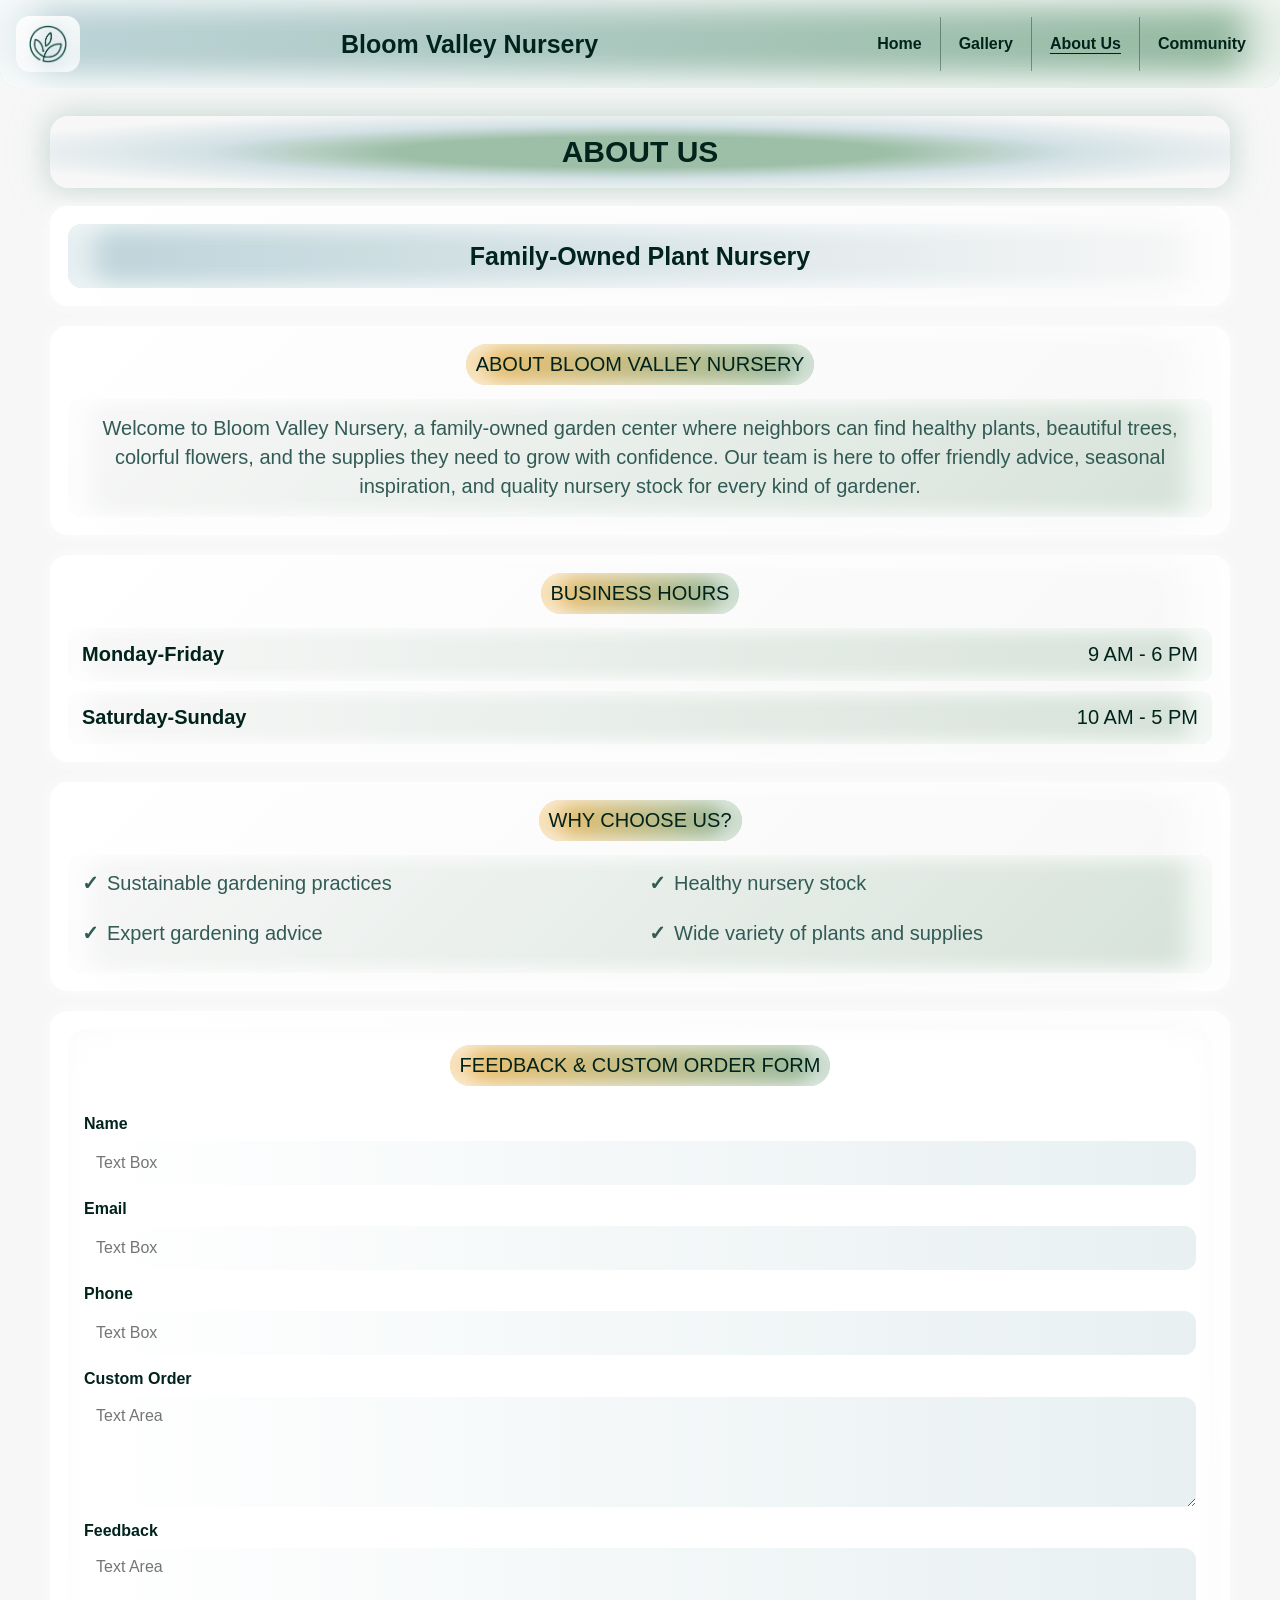
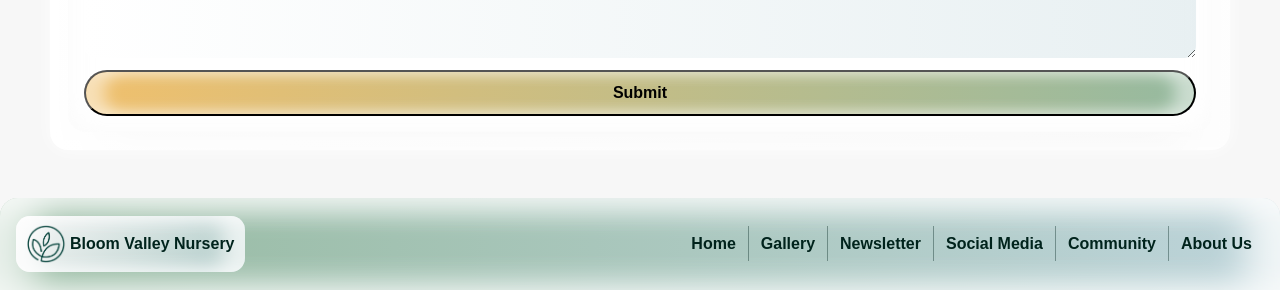
==== about.html @ 9aaf6a67 "Add files via upload" ====
<!doctype html>
<html lang="en">
  <head>
    <meta charset="utf-8">
    <meta name="viewport" content="width=device-width, initial-scale=1">
    <title>Wireframe Site | About Us</title>
    <link rel="stylesheet" href="styles.css">
  </head>
  <body>
    <header class="site-header">
      <a class="logo-box" href="index.html">
        <img src="logo.png" alt="Site logo">
      </a>
      <div class="brand-name">Bloom Valley Nursery</div>
      <nav class="nav-menu" aria-label="Primary navigation">
        <a href="index.html">Home</a>
        <a href="gallery.html">Gallery</a>
        <a href="about.html" aria-current="page">About Us</a>
        <a href="custom.html">Community</a>
      </nav>
    </header>

    <main>
      <h1 class="page-title">ABOUT US</h1>

      <section class="wire-box">
        <div class="header-placeholder">Family-Owned Plant Nursery</div>
      </section>

      <section class="wire-box">
        <span class="section-label centered">About Bloom Valley Nursery</span>
        <div class="text-placeholder centered-text">
          <div>Welcome to Bloom Valley Nursery, a family-owned garden center where neighbors can find healthy plants, beautiful trees, colorful flowers, and the supplies they need to grow with confidence. Our team is here to offer friendly advice, seasonal inspiration, and quality nursery stock for every kind of gardener.</div>
        </div>
      </section>

      <section class="wire-box">
        <span class="section-label centered">Business Hours</span>
        <ul class="hours-list">
          <li><strong>Monday-Friday</strong><span>9 AM - 6 PM</span></li>
          <li><strong>Saturday-Sunday</strong><span>10 AM - 5 PM</span></li>
        </ul>
      </section>

      <section class="wire-box">
        <span class="section-label centered">Why Choose Us?</span>
        <ul class="text-placeholder benefit-list">
          <li>Sustainable gardening practices</li>
          <li>Healthy nursery stock</li>
          <li>Expert gardening advice</li>
          <li>Wide variety of plants and supplies</li>
        </ul>
      </section>

      <section class="wire-box">
        <form class="form-placeholder" action="#" method="post">
          <span class="section-label centered">Feedback & Custom Order Form</span>
          <label>
            Name
            <input type="text" name="name" placeholder="Text Box">
          </label>
          <label>
            Email
            <input type="email" name="email" placeholder="Text Box">
          </label>
          <label>
            Phone
            <input type="tel" name="phone" placeholder="Text Box">
          </label>
          <label>
            Custom Order
            <textarea name="custom-order" placeholder="Text Area"></textarea>
          </label>
          <label>
            Feedback
            <textarea name="feedback" placeholder="Text Area"></textarea>
          </label>
          <button class="button-placeholder" type="submit">Submit</button>
        </form>
      </section>
    </main>

    <footer class="site-footer">
      <div class="logo-box footer-logo">
        <img src="logo.png" alt="Site logo">
        <span>Bloom Valley Nursery</span>
      </div>
      <div class="footer-links">
        <a href="index.html">Home</a>
        <a href="gallery.html">Gallery</a>
        <a href="custom.html">Newsletter</a>
        <a href="custom.html">Social Media</a>
        <a href="custom.html">Community</a>
        <a href="about.html">About Us</a>
      </div>
    </footer>
  </body>
</html>
---- styles.css ----
:root {
  --ink: #00231c;
  --paper: #fff;
  --line: #014038;
  --soft: #f7f7f7;
  --muted: #315b54;
  --canopy-green: #014038;
  --detritus-green: #00231c;
  --meadow-mist: #96baa0;
  --sky-bloom: #bdd4da;
  --sunlit-petal: #f0c06d;
  --cloudy-gray: #f7f7f7;
  --regular-title: Arial, Helvetica, sans-serif;
  --subtitle: Comfortaa, "Trebuchet MS", Arial, sans-serif;
  --body-large: Calibri, "Segoe UI", Arial, sans-serif;
  --caption: Arial, Helvetica, sans-serif;
  --fade-edge: linear-gradient(
    90deg,
    rgba(255, 255, 255, 0.96) 0%,
    rgba(255, 255, 255, 0) 12%,
    rgba(255, 255, 255, 0) 88%,
    rgba(255, 255, 255, 0.96) 100%
  );
}

* {
  box-sizing: border-box;
}

body {
  margin: 0;
  background: var(--cloudy-gray);
  color: var(--ink);
  font-family: var(--body-large);
  line-height: 1.45;
}

a {
  color: inherit;
  text-decoration: none;
}

.site-header,
.site-footer,
.wire-box,
.image-placeholder,
.button-placeholder,
.text-placeholder,
.stat-box,
.team-card,
.gallery-card,
.form-placeholder {
  background: var(--paper);
  box-shadow: inset 0 0 28px rgba(247, 247, 247, 0.62);
  border-radius: 18px;
}

.site-header {
  position: sticky;
  top: 0;
  z-index: 10;
  display: grid;
  grid-template-columns: auto 1fr auto;
  gap: 16px;
  align-items: center;
  padding: 16px;
  background: linear-gradient(90deg, var(--sky-bloom), var(--meadow-mist));
  box-shadow:
    inset 36px 0 34px rgba(255, 255, 255, 0.72),
    inset -36px 0 34px rgba(255, 255, 255, 0.72),
    inset 0 -18px 26px rgba(255, 255, 255, 0.38);
  border-radius: 0 0 18px 18px;
}

.chrome-label {
  grid-column: 1 / -1;
  justify-self: start;
  padding: 4px 8px;
  color: var(--muted);
  font-family: var(--caption);
  font-size: 11px;
  font-weight: 700;
  text-transform: uppercase;
}

.logo-box {
  width: min(190px, 100%);
  min-height: 48px;
  display: grid;
  grid-template-columns: auto 1fr;
  gap: 10px;
  place-items: center;
  font-weight: 700;
  background: linear-gradient(135deg, var(--cloudy-gray), rgba(189, 212, 218, 0.65));
  padding: 8px 10px;
  text-align: left;
  font-family: var(--body-large);
  font-size: 16px;
  box-shadow:
    inset 22px 0 20px rgba(255, 255, 255, 0.7),
    inset -22px 0 20px rgba(255, 255, 255, 0.7);
  border-radius: 14px;
}

.site-header .logo-box {
  width: 64px;
  grid-template-columns: 1fr;
}

.logo-box img {
  width: 40px;
  height: 40px;
  object-fit: contain;
}

.brand-name {
  justify-self: center;
  text-align: center;
  font-family: var(--regular-title);
  font-size: 25px;
  font-weight: 700;
}

.footer-logo {
  width: fit-content;
  grid-template-columns: 40px auto;
  white-space: nowrap;
  gap: 4px;
  justify-content: start;
  justify-items: start;
}

.nav-menu {
  display: flex;
  flex-wrap: wrap;
  justify-content: flex-end;
  gap: 0;
  position: relative;
}

.nav-menu a {
  min-width: 0;
  min-height: 54px;
  display: grid;
  place-items: center;
  padding: 6px 18px;
  border: 0;
  background: transparent;
  text-align: center;
  font-family: var(--body-large);
  font-size: 16px;
  font-weight: 700;
  position: relative;
  overflow: hidden;
  transition: text-shadow 180ms ease;
}

.nav-menu a::before {
  content: "";
  position: absolute;
  inset: 0;
  z-index: -1;
  background:
    radial-gradient(circle, rgba(255, 255, 255, 0.58) 0 32%, rgba(255, 255, 255, 0.34) 48%, rgba(255, 255, 255, 0) 72%),
    url("logo.png") center / 58px 58px no-repeat;
  opacity: 0;
  transition: opacity 240ms ease;
}

.nav-menu a + a {
  border-left: 1px solid rgba(0, 35, 28, 0.38);
}

.nav-menu a:hover,
.nav-menu a:focus-visible {
  text-shadow:
    1px 0 0 rgba(255, 255, 255, 0.68),
    -1px 0 0 rgba(255, 255, 255, 0.68),
    0 1px 0 rgba(255, 255, 255, 0.68),
    0 -1px 0 rgba(255, 255, 255, 0.68),
    0 0 5px rgba(255, 255, 255, 0.65);
}

.nav-menu a:hover::before,
.nav-menu a:focus-visible::before {
  opacity: 1;
}

.nav-menu a[aria-current="page"] {
  outline: 0;
  background: transparent;
  text-decoration: underline;
  text-underline-offset: 4px;
}

.nav-label {
  flex: 1 1 100%;
  padding: 4px 8px;
  color: var(--muted);
  font-family: var(--caption);
  font-size: 11px;
  font-weight: 700;
  text-transform: uppercase;
}

main {
  width: min(1180px, calc(100% - 32px));
  margin: 0 auto;
  padding: 28px 0;
}

.page-title {
  margin: 0 0 18px;
  padding: 14px;
  background: radial-gradient(ellipse, rgba(150, 186, 160, 0.92) 0 30%, rgba(189, 212, 218, 0.62) 52%, rgba(247, 247, 247, 0) 82%);
  text-align: center;
  font-family: Arial, Helvetica, sans-serif;
  font-size: 30px;
  font-weight: 700;
  box-shadow:
    0 0 28px rgba(150, 186, 160, 0.42),
    0 0 42px rgba(189, 212, 218, 0.34);
  border-radius: 18px;
}

.wire-box {
  padding: 18px;
  margin-bottom: 20px;
  background: linear-gradient(135deg, var(--paper), var(--cloudy-gray));
  box-shadow:
    inset 44px 0 42px rgba(255, 255, 255, 0.78),
    inset -44px 0 42px rgba(255, 255, 255, 0.78),
    0 0 18px rgba(255, 255, 255, 0.74);
  border-radius: 18px;
}

.section-label {
  display: inline-block;
  margin-bottom: 14px;
  padding: 6px 10px;
  background: linear-gradient(90deg, var(--sunlit-petal), var(--meadow-mist));
  font-family: var(--subtitle);
  font-size: 20px;
  font-weight: 400;
  text-transform: uppercase;
  box-shadow:
    inset 18px 0 18px rgba(255, 255, 255, 0.54),
    inset -18px 0 18px rgba(255, 255, 255, 0.54);
  border-radius: 999px;
}

.section-label.centered {
  display: block;
  width: fit-content;
  margin-left: auto;
  margin-right: auto;
}

.hero-grid,
.two-column,
.about-grid,
.custom-grid {
  display: grid;
  gap: 18px;
}

.hero-grid {
  grid-template-columns: minmax(0, 1.1fr) minmax(280px, 0.9fr);
  align-items: stretch;
}

.home-hero {
  min-height: 430px;
  display: grid;
  align-items: center;
  background: url("bird-house.png") center / cover no-repeat;
}

.home-hero .hero-grid {
  grid-template-columns: 1fr;
  width: min(760px, 100%);
  margin: 0 auto;
}

.home-hero .placeholder-stack {
  text-align: center;
}

.home-hero .header-placeholder {
  min-height: auto;
  padding: 0;
  background: transparent;
  box-shadow: none;
  border-radius: 0;
  text-shadow:
    0 0 12px rgba(255, 255, 255, 1),
    0 0 24px rgba(255, 255, 255, 0.92),
    0 0 38px rgba(255, 255, 255, 0.78),
    2px 0 0 rgba(255, 255, 255, 0.72),
    -2px 0 0 rgba(255, 255, 255, 0.72);
}

.home-hero .button-row {
  justify-content: center;
}

.two-column,
.about-grid {
  grid-template-columns: repeat(2, minmax(0, 1fr));
}

.custom-grid {
  grid-template-columns: 0.85fr 1.15fr;
}

.placeholder-stack {
  display: grid;
  gap: 12px;
  align-content: start;
}

.header-placeholder {
  min-height: 62px;
  display: grid;
  align-items: center;
  justify-items: center;
  padding: 14px;
  background: linear-gradient(90deg, var(--sky-bloom), var(--cloudy-gray));
  font-family: var(--regular-title);
  font-size: 25px;
  font-weight: 700;
  text-align: center;
  box-shadow:
    inset 28px 0 26px rgba(255, 255, 255, 0.62),
    inset -28px 0 26px rgba(255, 255, 255, 0.62);
  border-radius: 14px;
}

.text-placeholder {
  min-height: 118px;
  padding: 14px;
  color: var(--muted);
  background: linear-gradient(135deg, var(--cloudy-gray), rgba(150, 186, 160, 0.35));
  font-family: var(--body-large);
  font-size: 20px;
  font-weight: 400;
  box-shadow:
    inset 24px 0 22px rgba(255, 255, 255, 0.72),
    inset -24px 0 22px rgba(255, 255, 255, 0.72);
  border-radius: 14px;
}

.centered-text {
  display: grid;
  place-content: center;
  text-align: center;
}

.benefit-list {
  display: grid;
  grid-template-columns: repeat(2, minmax(0, 1fr));
  gap: 10px 18px;
  margin: 0;
  padding: 14px;
  list-style: none;
}

.benefit-list li::before {
  content: "✓";
  margin-right: 8px;
  font-weight: 700;
}

.button-row {
  display: flex;
  flex-wrap: wrap;
  gap: 10px;
}

.highlights-row {
  display: grid;
  grid-template-columns: repeat(3, minmax(0, 1fr));
  gap: 16px;
}

.highlight-item {
  min-height: 82px;
  display: grid;
  place-items: center;
  padding: 14px;
  background: linear-gradient(90deg, var(--cloudy-gray), rgba(150, 186, 160, 0.35));
  border-radius: 14px;
  box-shadow:
    inset 24px 0 22px rgba(255, 255, 255, 0.72),
    inset -24px 0 22px rgba(255, 255, 255, 0.72);
  font-family: var(--body-large);
  font-size: 20px;
  font-weight: 700;
  text-align: center;
}

.button-placeholder {
  min-width: 132px;
  padding: 12px 16px;
  text-align: center;
  font-family: var(--body-large);
  font-size: 16px;
  font-weight: 700;
  background: linear-gradient(90deg, var(--sunlit-petal), var(--meadow-mist));
  box-shadow:
    inset 18px 0 16px rgba(255, 255, 255, 0.5),
    inset -18px 0 16px rgba(255, 255, 255, 0.5);
  border-radius: 999px;
}

.image-placeholder {
  min-height: 280px;
  display: grid;
  place-items: center;
  color: var(--muted);
  background: linear-gradient(135deg, var(--sky-bloom), var(--cloudy-gray));
  text-align: center;
  font-family: var(--body-large);
  font-size: 20px;
  font-weight: 400;
  overflow: hidden;
  box-shadow:
    inset 32px 0 30px rgba(255, 255, 255, 0.58),
    inset -32px 0 30px rgba(255, 255, 255, 0.58);
  border-radius: 18px;
}

.hero-image {
  width: 100%;
  height: 100%;
  min-height: 280px;
  object-fit: cover;
  display: block;
}

.feature-grid,
.gallery-grid,
.stats-grid,
.team-grid {
  display: grid;
  gap: 16px;
}

.feature-grid {
  grid-template-columns: repeat(3, minmax(0, 1fr));
}

.gallery-grid {
  grid-template-columns: repeat(3, minmax(0, 1fr));
}

.gallery-toolbar {
  display: flex;
  justify-content: flex-end;
  margin-bottom: 18px;
}

.cart-button {
  display: inline-grid;
  place-items: center;
  min-height: 46px;
  padding: 10px 18px;
  background: linear-gradient(90deg, var(--sunlit-petal), var(--meadow-mist));
  box-shadow:
    inset 18px 0 16px rgba(255, 255, 255, 0.5),
    inset -18px 0 16px rgba(255, 255, 255, 0.5);
  border-radius: 999px;
  font-family: var(--body-large);
  font-size: 16px;
  font-weight: 700;
  position: relative;
  isolation: isolate;
  overflow: hidden;
  transition: transform 180ms ease, text-shadow 180ms ease;
  border: 0;
  color: var(--ink);
  cursor: pointer;
}

.cart-button::before {
  content: "";
  position: absolute;
  inset: 4px 10px;
  z-index: -1;
  background: radial-gradient(ellipse, rgba(255, 255, 255, 0.96) 0 20%, rgba(255, 255, 255, 0.72) 38%, rgba(255, 255, 255, 0.3) 62%, rgba(255, 255, 255, 0) 84%);
  filter: blur(3px);
  opacity: 0;
  transition: opacity 220ms ease;
}

.cart-button:hover,
.cart-button:focus-visible {
  outline: 0;
  transform: translateY(-2px);
  text-shadow:
    0 0 8px rgba(255, 255, 255, 1),
    0 0 14px rgba(255, 255, 255, 0.9),
    0 0 24px rgba(255, 255, 255, 0.72),
    1px 0 0 rgba(255, 255, 255, 0.78),
    -1px 0 0 rgba(255, 255, 255, 0.78);
}

.cart-button:hover::before,
.cart-button:focus-visible::before {
  opacity: 1;
}

.product-card {
  display: grid;
  gap: 12px;
  align-content: start;
  min-height: 100%;
}

.product-card .product-image {
  min-height: 180px;
  aspect-ratio: 16 / 10;
  border-radius: 14px;
}

.product-card h2 {
  margin: 0;
  font-family: var(--regular-title);
  font-size: 25px;
  font-weight: 700;
  text-align: center;
}

.product-card p {
  margin: 0;
  min-height: 64px;
  font-family: var(--body-large);
  font-size: 20px;
  font-weight: 400;
  text-align: center;
  color: var(--muted);
}

.product-card .button-placeholder {
  background: linear-gradient(
    90deg,
    rgba(255, 255, 255, 0.72) 0%,
    var(--sunlit-petal) 18%,
    var(--meadow-mist) 82%,
    rgba(255, 255, 255, 0.72) 100%
  );
  box-shadow:
    inset 18px 0 16px rgba(255, 255, 255, 0.5),
    inset -18px 0 16px rgba(255, 255, 255, 0.5);
  position: relative;
  isolation: isolate;
  overflow: hidden;
  transition: transform 180ms ease, text-shadow 180ms ease;
  border: 0;
  color: var(--ink);
  cursor: pointer;
}

.product-card .button-placeholder::before {
  content: "";
  position: absolute;
  inset: 4px 10px;
  z-index: -1;
  background: radial-gradient(ellipse, rgba(255, 255, 255, 0.96) 0 20%, rgba(255, 255, 255, 0.72) 38%, rgba(255, 255, 255, 0.3) 62%, rgba(255, 255, 255, 0) 84%);
  filter: blur(3px);
  opacity: 0;
  transition: opacity 220ms ease;
}

.product-card .button-placeholder:hover,
.product-card .button-placeholder:focus-visible {
  outline: 0;
  transform: translateY(-2px);
  text-shadow:
    0 0 8px rgba(255, 255, 255, 1),
    0 0 14px rgba(255, 255, 255, 0.9),
    0 0 24px rgba(255, 255, 255, 0.72),
    1px 0 0 rgba(255, 255, 255, 0.78),
    -1px 0 0 rgba(255, 255, 255, 0.78);
}

.product-card .button-placeholder:hover::before,
.product-card .button-placeholder:focus-visible::before {
  opacity: 1;
}

.cart-note {
  margin: 0 0 14px;
  text-align: right;
  font-family: var(--caption);
  font-size: 11px;
  font-weight: 700;
}

.cart-status {
  min-height: 28px;
  margin: 0 0 14px;
  text-align: center;
  font-family: var(--body-large);
  font-size: 20px;
  font-weight: 700;
}

.modal-backdrop {
  position: fixed;
  inset: 0;
  z-index: 30;
  display: none;
  place-items: center;
  padding: 20px;
  background: rgba(0, 35, 28, 0.42);
}

.modal-backdrop.is-open {
  display: grid;
}

.cart-modal {
  width: min(440px, 100%);
  padding: 22px;
  background: linear-gradient(135deg, var(--cloudy-gray), var(--sky-bloom));
  border-radius: 18px;
  box-shadow:
    inset 34px 0 30px rgba(255, 255, 255, 0.72),
    inset -34px 0 30px rgba(255, 255, 255, 0.72),
    0 18px 44px rgba(0, 35, 28, 0.28);
}

.cart-modal h2 {
  margin: 0 0 14px;
  font-family: var(--regular-title);
  font-size: 25px;
  font-weight: 700;
  text-align: center;
}

.cart-items {
  display: grid;
  gap: 8px;
  min-height: 110px;
  margin: 0 0 18px;
  padding: 0;
  list-style: none;
  font-family: var(--body-large);
  font-size: 20px;
}

.cart-items li {
  display: grid;
  grid-template-columns: 1fr auto;
  gap: 12px;
  align-items: center;
  padding: 8px 10px;
  background: linear-gradient(90deg, rgba(255, 255, 255, 0.72), rgba(189, 212, 218, 0.22));
  border-radius: 10px;
}

.item-quantity {
  min-width: 38px;
  text-align: right;
  font-weight: 700;
}

.cart-items .empty-cart {
  display: block;
  text-align: center;
}

.modal-actions {
  display: grid;
  grid-template-columns: repeat(2, minmax(0, 1fr));
  gap: 10px;
}

.stats-grid,
.team-grid {
  grid-template-columns: repeat(4, minmax(0, 1fr));
}

.feature-card,
.gallery-card,
.team-card,
.stat-box {
  min-height: 150px;
  padding: 14px;
}

.feature-card {
  background: linear-gradient(135deg, var(--meadow-mist), var(--sky-bloom));
  box-shadow:
    inset 28px 0 26px rgba(255, 255, 255, 0.58),
    inset -28px 0 26px rgba(255, 255, 255, 0.58);
  border-radius: 18px;
}

.gallery-card .image-placeholder,
.team-card .image-placeholder {
  min-height: 150px;
  margin-bottom: 12px;
}

.caption-placeholder {
  min-height: 42px;
  padding: 10px;
  color: var(--muted);
  background: linear-gradient(90deg, var(--cloudy-gray), rgba(189, 212, 218, 0.45));
  font-family: var(--caption);
  font-size: 11px;
  font-weight: 700;
  box-shadow:
    inset 18px 0 16px rgba(255, 255, 255, 0.7),
    inset -18px 0 16px rgba(255, 255, 255, 0.7);
  border-radius: 12px;
}

.product-image {
  width: 100%;
  min-height: 140px;
  height: 100%;
  object-fit: cover;
  display: block;
}

.featured-product-image {
  min-height: 180px;
  margin-bottom: 12px;
}

.category-display {
  display: grid;
  grid-template-columns: repeat(5, minmax(92px, 1fr));
  gap: 14px;
  align-content: center;
  align-items: center;
  padding: 24px;
  background:
    linear-gradient(rgba(247, 247, 247, 0.76), rgba(247, 247, 247, 0.76)),
    url("logo.png") 0 0 / 86px 86px repeat;
}

.category-display a {
  display: grid;
  min-height: 82px;
  place-items: center;
  padding: 12px 10px;
  background: radial-gradient(circle, rgba(247, 247, 247, 0.6) 0 28%, rgba(189, 212, 218, 0.22) 48%, rgba(255, 255, 255, 0) 76%);
  box-shadow: none;
  border-radius: 0;
  font-family: var(--body-large);
  font-size: 22px;
  font-weight: 700;
  text-align: center;
  position: relative;
  isolation: isolate;
  overflow: hidden;
  transition: transform 180ms ease, box-shadow 180ms ease;
}

.category-display a::before {
  content: "";
  position: absolute;
  inset: 8px;
  z-index: -1;
  background: radial-gradient(circle, rgba(255, 255, 255, 0.94) 0 24%, rgba(255, 255, 255, 0.5) 48%, rgba(255, 255, 255, 0) 82%);
  opacity: 0;
  transition: opacity 220ms ease;
}

.category-display a:hover::before,
.category-display a:focus-visible::before {
  opacity: 1;
}

.category-display a:hover,
.category-display a:focus-visible {
  outline: 0;
  transform: translateY(-3px);
  box-shadow: none;
  text-shadow:
    0 0 18px rgba(255, 255, 255, 1),
    3px 0 0 rgba(255, 255, 255, 0.92),
    -3px 0 0 rgba(255, 255, 255, 0.92),
    0 3px 0 rgba(255, 255, 255, 0.92),
    0 -3px 0 rgba(255, 255, 255, 0.92),
    2px 2px 0 rgba(255, 255, 255, 0.84),
    -2px -2px 0 rgba(255, 255, 255, 0.84),
    2px -2px 0 rgba(255, 255, 255, 0.84),
    -2px 2px 0 rgba(255, 255, 255, 0.84);
}

.category-display a:last-child {
  grid-column: auto;
  justify-self: stretch;
  width: auto;
}

.stat-box {
  min-height: 105px;
  display: grid;
  place-items: center;
  text-align: center;
  font-family: var(--body-large);
  font-size: 16px;
  font-weight: 700;
  background: linear-gradient(135deg, var(--meadow-mist), var(--sunlit-petal));
  box-shadow:
    inset 26px 0 24px rgba(255, 255, 255, 0.56),
    inset -26px 0 24px rgba(255, 255, 255, 0.56);
  border-radius: 18px;
}

.filter-bar {
  display: flex;
  flex-wrap: wrap;
  gap: 10px;
  margin-bottom: 16px;
}

.filter-bar span {
  min-width: 110px;
  padding: 10px;
  background: linear-gradient(90deg, var(--cloudy-gray), var(--sky-bloom));
  text-align: center;
  font-family: var(--body-large);
  font-size: 16px;
  font-weight: 700;
  box-shadow:
    inset 18px 0 16px rgba(255, 255, 255, 0.62),
    inset -18px 0 16px rgba(255, 255, 255, 0.62);
  border-radius: 999px;
}

.form-placeholder {
  display: grid;
  gap: 12px;
  padding: 16px;
}

.form-placeholder label {
  display: grid;
  gap: 6px;
  font-family: var(--body-large);
  font-size: 16px;
  font-weight: 700;
}

.form-placeholder input,
.form-placeholder textarea,
.form-placeholder select {
  width: 100%;
  min-height: 44px;
  padding: 10px 12px;
  border: 0;
  color: var(--ink);
  background: linear-gradient(90deg, rgba(255, 255, 255, 0.9), rgba(189, 212, 218, 0.35));
  border-radius: 12px;
  font-family: var(--body-large);
  font-size: 16px;
}

.form-placeholder textarea {
  min-height: 110px;
  resize: vertical;
}

.hours-list {
  display: grid;
  gap: 10px;
  margin: 0;
  padding: 0;
  list-style: none;
}

.hours-list li {
  display: grid;
  grid-template-columns: 1fr auto;
  gap: 12px;
  padding: 12px 14px;
  background: linear-gradient(90deg, var(--cloudy-gray), rgba(150, 186, 160, 0.35));
  border-radius: 12px;
  box-shadow:
    inset 22px 0 20px rgba(255, 255, 255, 0.68),
    inset -22px 0 20px rgba(255, 255, 255, 0.68);
  font-family: var(--body-large);
  font-size: 20px;
}

.event-list,
.testimonial-list,
.partner-list {
  display: grid;
  gap: 16px;
}

.event-card {
  display: grid;
  grid-template-columns: minmax(180px, 0.45fr) 1fr;
  gap: 18px;
  align-items: center;
}

.event-card .product-image {
  min-height: 160px;
  border-radius: 14px;
}

.event-card h2,
.testimonial-card h2,
.partner-card h2 {
  margin: 0 0 8px;
  font-family: var(--regular-title);
  font-size: 25px;
  font-weight: 700;
}

.event-card p,
.testimonial-card p,
.partner-card p,
.community-list li {
  margin: 0;
  font-family: var(--body-large);
  font-size: 20px;
}

.testimonial-card,
.partner-card {
  padding: 16px;
  background: linear-gradient(90deg, var(--cloudy-gray), rgba(150, 186, 160, 0.35));
  border-radius: 14px;
  box-shadow:
    inset 24px 0 22px rgba(255, 255, 255, 0.72),
    inset -24px 0 22px rgba(255, 255, 255, 0.72);
}

.testimonial-card p {
  font-style: italic;
}

.community-list {
  display: grid;
  gap: 12px;
  margin: 0;
  padding: 0;
  list-style: none;
}

.community-list li::before {
  content: "•";
  margin-right: 8px;
  font-weight: 700;
}

.partner-card {
  display: grid;
  grid-template-columns: 58px 1fr;
  gap: 12px;
  align-items: center;
}

.partner-card img {
  width: 46px;
  height: 46px;
  object-fit: contain;
}

.field-placeholder {
  min-height: 46px;
  padding: 12px;
  color: var(--muted);
  background: linear-gradient(90deg, var(--cloudy-gray), rgba(150, 186, 160, 0.35));
  font-family: var(--body-large);
  font-size: 20px;
  font-weight: 400;
  box-shadow:
    inset 22px 0 20px rgba(255, 255, 255, 0.68),
    inset -22px 0 20px rgba(255, 255, 255, 0.68);
  border-radius: 14px;
}

.field-placeholder.large {
  min-height: 120px;
}

.site-footer {
  display: grid;
  grid-template-columns: 1fr auto;
  gap: 16px;
  align-items: center;
  padding: 18px 16px;
  background: linear-gradient(90deg, var(--meadow-mist), var(--sky-bloom));
  box-shadow:
    inset 36px 0 34px rgba(255, 255, 255, 0.72),
    inset -36px 0 34px rgba(255, 255, 255, 0.72),
    inset 0 18px 26px rgba(255, 255, 255, 0.38);
  border-radius: 18px 18px 0 0;
}

.footer-links {
  display: flex;
  flex-wrap: wrap;
  justify-content: flex-end;
  gap: 0;
}

.footer-links a {
  min-width: 0;
  padding: 6px 12px;
  background: transparent;
  text-align: center;
  font-family: var(--body-large);
  font-size: 16px;
  font-weight: 700;
}

.footer-links a + a {
  border-left: 1px solid rgba(0, 35, 28, 0.38);
}

.footer-links a:hover,
.footer-links a:focus-visible {
  outline: 0;
  text-decoration: underline;
  text-underline-offset: 4px;
}

@media (max-width: 760px) {
  .site-header,
  .site-footer {
    grid-template-columns: 1fr;
  }

  .logo-box {
    width: 100%;
    justify-content: start;
  }

  .site-header .logo-box {
    width: 100%;
  }

  .brand-name {
    justify-self: stretch;
  }

  .nav-menu,
  .footer-links {
    justify-content: stretch;
  }

  .nav-label {
    text-align: left;
  }

  .nav-menu a,
  .footer-links a {
    flex: 1 1 calc(50% - 8px);
    min-width: 0;
  }

  main {
    width: min(100% - 20px, 1180px);
    padding: 18px 0;
  }

  .hero-grid,
  .two-column,
  .about-grid,
  .custom-grid,
  .feature-grid,
  .gallery-grid,
  .stats-grid,
  .team-grid {
    grid-template-columns: 1fr;
  }

  .image-placeholder {
    min-height: 210px;
  }

  .button-placeholder {
    flex: 1 1 100%;
  }

  .highlights-row {
    grid-template-columns: 1fr;
  }

  .benefit-list {
    grid-template-columns: 1fr;
  }

  .category-display {
    grid-template-columns: repeat(2, minmax(0, 1fr));
  }

  .event-card,
  .partner-card {
    grid-template-columns: 1fr;
  }

  .gallery-toolbar {
    justify-content: stretch;
  }

  .cart-button {
    width: 100%;
  }
}
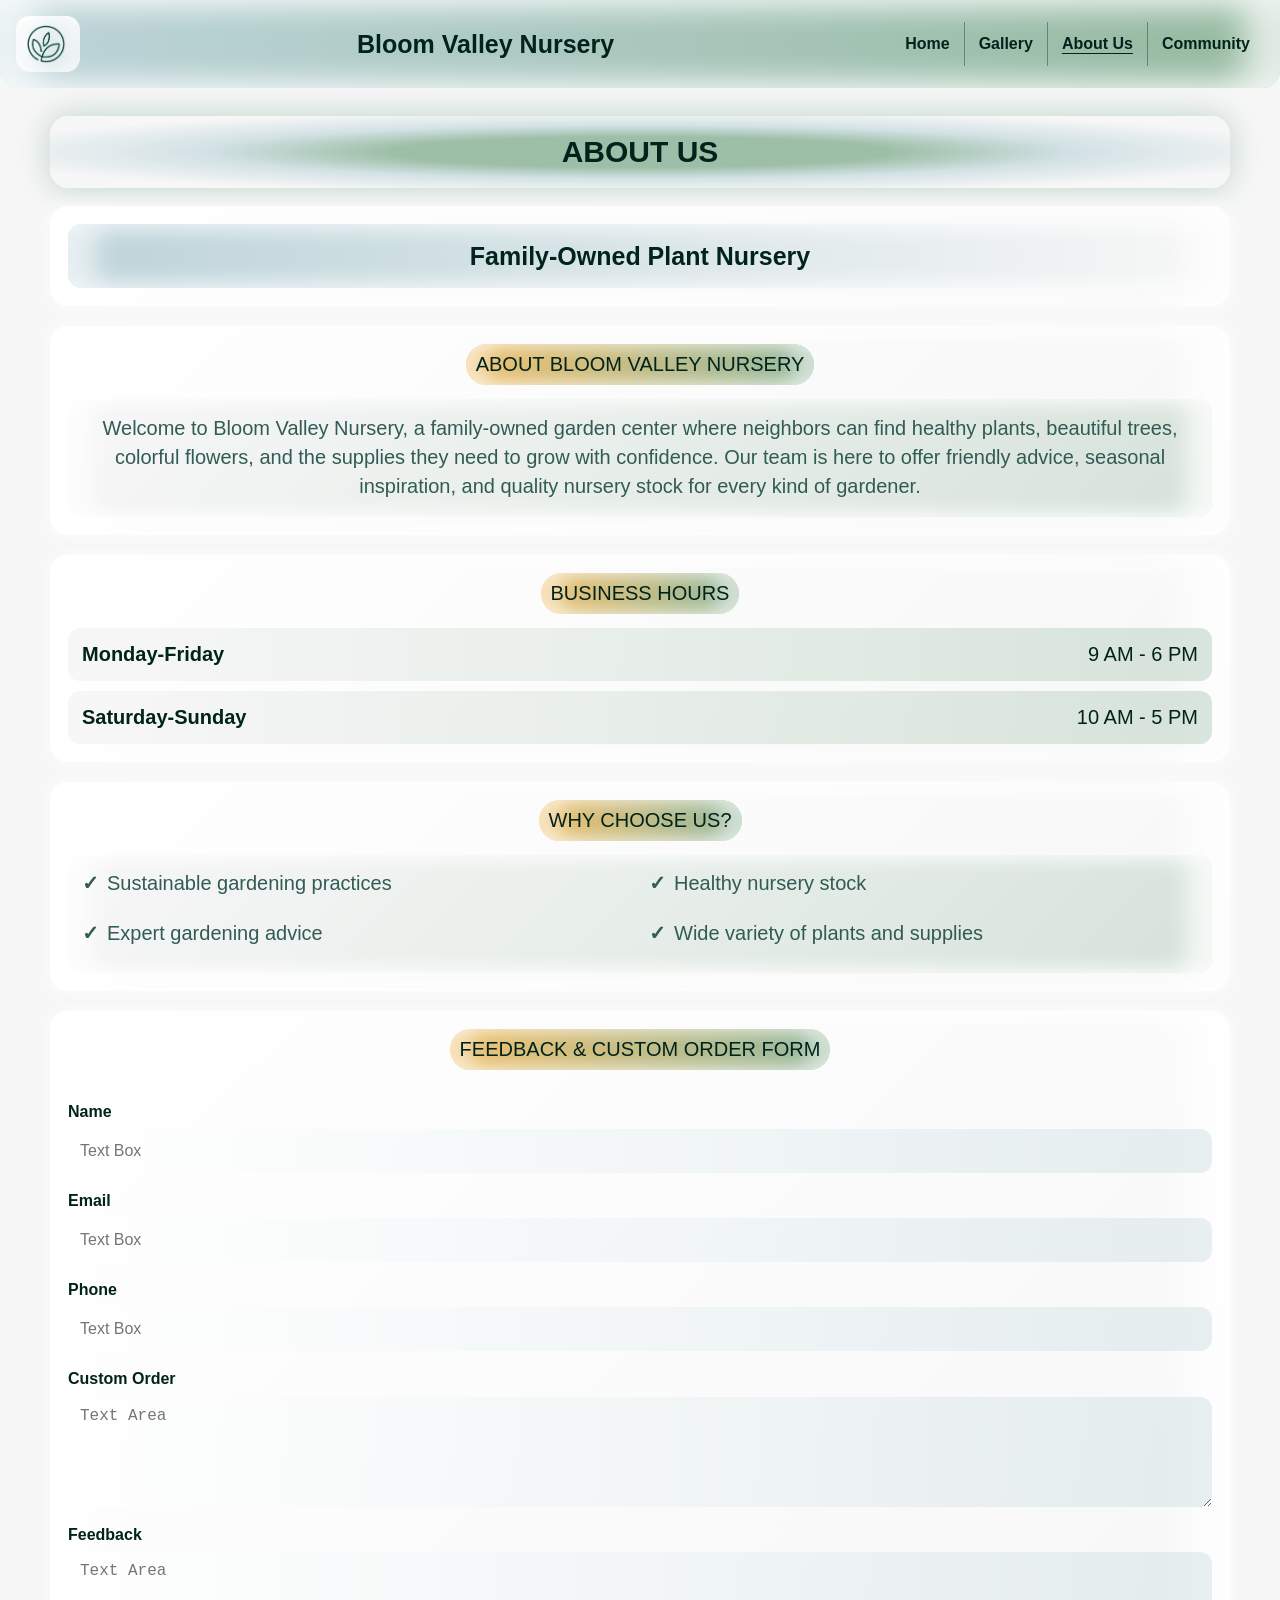
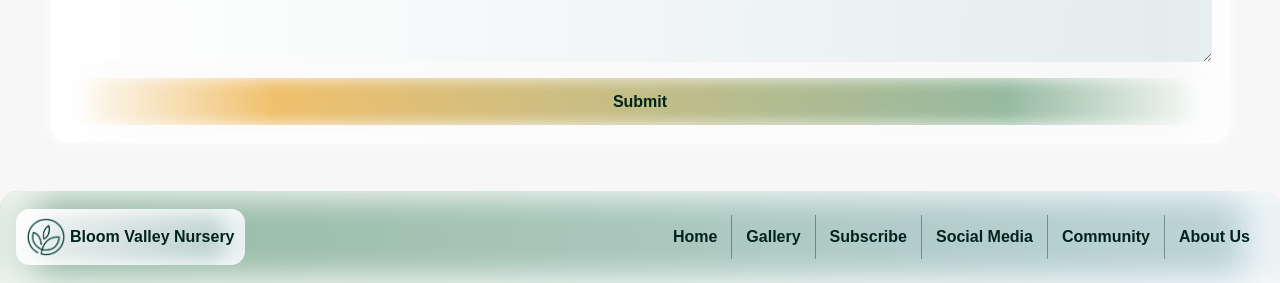
==== commit 140b5fbc: "Add files via upload" ====
--- a/about.html
+++ b/about.html
@@ -3,96 +3,46 @@
   <head>
     <meta charset="utf-8">
     <meta name="viewport" content="width=device-width, initial-scale=1">
-    <title>Wireframe Site | About Us</title>
+    <title>Bloom Valley | About Us</title>
     <link rel="stylesheet" href="styles.css">
   </head>
   <body>
     <header class="site-header">
-      <a class="logo-box" href="index.html">
-        <img src="logo.png" alt="Site logo">
-      </a>
+      <a class="logo-box" href="index.html"><img src="logo.png" alt="Site logo"></a>
       <div class="brand-name">Bloom Valley Nursery</div>
-      <nav class="nav-menu" aria-label="Primary navigation">
-        <a href="index.html">Home</a>
-        <a href="gallery.html">Gallery</a>
-        <a href="about.html" aria-current="page">About Us</a>
-        <a href="custom.html">Community</a>
-      </nav>
+      <nav class="nav-menu" aria-label="Primary navigation"><a href="index.html">Home</a><a href="gallery.html">Gallery</a><a href="about.html" aria-current="page">About Us</a><a href="custom.html">Community</a></nav>
     </header>
-
     <main>
       <h1 class="page-title">ABOUT US</h1>
-
-      <section class="wire-box">
-        <div class="header-placeholder">Family-Owned Plant Nursery</div>
-      </section>
-
+      <section class="wire-box"><div class="header-placeholder">Family-Owned Plant Nursery</div></section>
       <section class="wire-box">
         <span class="section-label centered">About Bloom Valley Nursery</span>
-        <div class="text-placeholder centered-text">
-          <div>Welcome to Bloom Valley Nursery, a family-owned garden center where neighbors can find healthy plants, beautiful trees, colorful flowers, and the supplies they need to grow with confidence. Our team is here to offer friendly advice, seasonal inspiration, and quality nursery stock for every kind of gardener.</div>
-        </div>
+        <div class="text-placeholder centered-text"><div>Welcome to Bloom Valley Nursery, a family-owned garden center where neighbors can find healthy plants, beautiful trees, colorful flowers, and the supplies they need to grow with confidence. Our team is here to offer friendly advice, seasonal inspiration, and quality nursery stock for every kind of gardener.</div></div>
       </section>
-
       <section class="wire-box">
         <span class="section-label centered">Business Hours</span>
-        <ul class="hours-list">
-          <li><strong>Monday-Friday</strong><span>9 AM - 6 PM</span></li>
-          <li><strong>Saturday-Sunday</strong><span>10 AM - 5 PM</span></li>
-        </ul>
+        <ul class="hours-list"><li><strong>Monday-Friday</strong><span>9 AM - 6 PM</span></li><li><strong>Saturday-Sunday</strong><span>10 AM - 5 PM</span></li></ul>
       </section>
-
       <section class="wire-box">
         <span class="section-label centered">Why Choose Us?</span>
-        <ul class="text-placeholder benefit-list">
-          <li>Sustainable gardening practices</li>
-          <li>Healthy nursery stock</li>
-          <li>Expert gardening advice</li>
-          <li>Wide variety of plants and supplies</li>
-        </ul>
+        <ul class="text-placeholder benefit-list"><li>Sustainable gardening practices</li><li>Healthy nursery stock</li><li>Expert gardening advice</li><li>Wide variety of plants and supplies</li></ul>
       </section>
-
       <section class="wire-box">
         <form class="form-placeholder" action="#" method="post">
           <span class="section-label centered">Feedback & Custom Order Form</span>
-          <label>
-            Name
-            <input type="text" name="name" placeholder="Text Box">
-          </label>
-          <label>
-            Email
-            <input type="email" name="email" placeholder="Text Box">
-          </label>
-          <label>
-            Phone
-            <input type="tel" name="phone" placeholder="Text Box">
-          </label>
-          <label>
-            Custom Order
-            <textarea name="custom-order" placeholder="Text Area"></textarea>
-          </label>
-          <label>
-            Feedback
-            <textarea name="feedback" placeholder="Text Area"></textarea>
-          </label>
-          <button class="button-placeholder" type="submit">Submit</button>
+          <label>Name<input type="text" name="name" placeholder="Text Box"></label>
+          <label>Email<input type="email" name="email" placeholder="Text Box"></label>
+          <label>Phone<input type="tel" name="phone" placeholder="Text Box"></label>
+          <label>Custom Order<textarea name="custom-order" placeholder="Text Area"></textarea></label>
+          <label>Feedback<textarea name="feedback" placeholder="Text Area"></textarea></label>
+          <button class="button-placeholder contact-submit" type="submit">Submit</button>
         </form>
       </section>
     </main>
-
     <footer class="site-footer">
-      <div class="logo-box footer-logo">
-        <img src="logo.png" alt="Site logo">
-        <span>Bloom Valley Nursery</span>
-      </div>
-      <div class="footer-links">
-        <a href="index.html">Home</a>
-        <a href="gallery.html">Gallery</a>
-        <a href="custom.html">Newsletter</a>
-        <a href="custom.html">Social Media</a>
-        <a href="custom.html">Community</a>
-        <a href="about.html">About Us</a>
-      </div>
+      <div class="logo-box footer-logo"><img src="logo.png" alt="Site logo"><span>Bloom Valley Nursery</span></div>
+      <div class="footer-links"><a href="index.html">Home</a><a href="gallery.html">Gallery</a><button class="subscribe-button" type="button">Subscribe</button><a href="custom.html">Social Media</a><a href="custom.html">Community</a><a href="about.html">About Us</a></div>
     </footer>
+    <script src="scripts.js"></script>
   </body>
 </html>
--- a/styles.css
+++ b/styles.css
@@ -1,11 +1,6 @@
 :root {
   --ink: #00231c;
-  --paper: #fff;
   --line: #014038;
-  --soft: #f7f7f7;
-  --muted: #315b54;
-  --canopy-green: #014038;
-  --detritus-green: #00231c;
   --meadow-mist: #96baa0;
   --sky-bloom: #bdd4da;
   --sunlit-petal: #f0c06d;
@@ -14,18 +9,9 @@
   --subtitle: Comfortaa, "Trebuchet MS", Arial, sans-serif;
   --body-large: Calibri, "Segoe UI", Arial, sans-serif;
   --caption: Arial, Helvetica, sans-serif;
-  --fade-edge: linear-gradient(
-    90deg,
-    rgba(255, 255, 255, 0.96) 0%,
-    rgba(255, 255, 255, 0) 12%,
-    rgba(255, 255, 255, 0) 88%,
-    rgba(255, 255, 255, 0.96) 100%
-  );
-}
-
-* {
-  box-sizing: border-box;
-}
+}
+
+* { box-sizing: border-box; }
 
 body {
   margin: 0;
@@ -35,25 +21,8 @@
   line-height: 1.45;
 }
 
-a {
-  color: inherit;
-  text-decoration: none;
-}
-
-.site-header,
-.site-footer,
-.wire-box,
-.image-placeholder,
-.button-placeholder,
-.text-placeholder,
-.stat-box,
-.team-card,
-.gallery-card,
-.form-placeholder {
-  background: var(--paper);
-  box-shadow: inset 0 0 28px rgba(247, 247, 247, 0.62);
-  border-radius: 18px;
-}
+a { color: inherit; text-decoration: none; }
+button { font: inherit; }
 
 .site-header {
   position: sticky;
@@ -65,46 +34,23 @@
   align-items: center;
   padding: 16px;
   background: linear-gradient(90deg, var(--sky-bloom), var(--meadow-mist));
-  box-shadow:
-    inset 36px 0 34px rgba(255, 255, 255, 0.72),
-    inset -36px 0 34px rgba(255, 255, 255, 0.72),
-    inset 0 -18px 26px rgba(255, 255, 255, 0.38);
   border-radius: 0 0 18px 18px;
-}
-
-.chrome-label {
-  grid-column: 1 / -1;
-  justify-self: start;
-  padding: 4px 8px;
-  color: var(--muted);
-  font-family: var(--caption);
-  font-size: 11px;
-  font-weight: 700;
-  text-transform: uppercase;
+  box-shadow: inset 36px 0 34px rgba(255,255,255,.72), inset -36px 0 34px rgba(255,255,255,.72);
 }
 
 .logo-box {
-  width: min(190px, 100%);
+  display: grid;
+  grid-template-columns: auto 1fr;
+  gap: 4px;
+  align-items: center;
+  width: 64px;
   min-height: 48px;
-  display: grid;
-  grid-template-columns: auto 1fr;
-  gap: 10px;
-  place-items: center;
-  font-weight: 700;
-  background: linear-gradient(135deg, var(--cloudy-gray), rgba(189, 212, 218, 0.65));
   padding: 8px 10px;
-  text-align: left;
-  font-family: var(--body-large);
+  background: linear-gradient(135deg, var(--cloudy-gray), rgba(189,212,218,.65));
+  border-radius: 14px;
+  box-shadow: inset 22px 0 20px rgba(255,255,255,.7), inset -22px 0 20px rgba(255,255,255,.7);
   font-size: 16px;
-  box-shadow:
-    inset 22px 0 20px rgba(255, 255, 255, 0.7),
-    inset -22px 0 20px rgba(255, 255, 255, 0.7);
-  border-radius: 14px;
-}
-
-.site-header .logo-box {
-  width: 64px;
-  grid-template-columns: 1fr;
+  font-weight: 700;
 }
 
 .logo-box img {
@@ -121,38 +67,31 @@
   font-weight: 700;
 }
 
-.footer-logo {
-  width: fit-content;
-  grid-template-columns: 40px auto;
-  white-space: nowrap;
-  gap: 4px;
-  justify-content: start;
-  justify-items: start;
-}
-
-.nav-menu {
+.nav-menu, .footer-links {
   display: flex;
   flex-wrap: wrap;
   justify-content: flex-end;
   gap: 0;
-  position: relative;
-}
-
-.nav-menu a {
-  min-width: 0;
-  min-height: 54px;
-  display: grid;
-  place-items: center;
-  padding: 6px 18px;
+}
+
+.nav-menu a, .footer-links a, .footer-links button {
+  min-height: 44px;
+  display: grid;
+  place-items: center;
+  padding: 6px 14px;
   border: 0;
   background: transparent;
-  text-align: center;
-  font-family: var(--body-large);
+  color: var(--ink);
   font-size: 16px;
   font-weight: 700;
   position: relative;
   overflow: hidden;
-  transition: text-shadow 180ms ease;
+  isolation: isolate;
+  cursor: pointer;
+}
+
+.nav-menu a + a, .footer-links a + a, .footer-links button + a, .footer-links a + button {
+  border-left: 1px solid rgba(0,35,28,.38);
 }
 
 .nav-menu a::before {
@@ -160,48 +99,13 @@
   position: absolute;
   inset: 0;
   z-index: -1;
-  background:
-    radial-gradient(circle, rgba(255, 255, 255, 0.58) 0 32%, rgba(255, 255, 255, 0.34) 48%, rgba(255, 255, 255, 0) 72%),
-    url("logo.png") center / 58px 58px no-repeat;
+  background: radial-gradient(circle, rgba(255,255,255,.58) 0 32%, rgba(255,255,255,.34) 48%, rgba(255,255,255,0) 72%), url("logo.png") center / 58px 58px no-repeat;
   opacity: 0;
-  transition: opacity 240ms ease;
-}
-
-.nav-menu a + a {
-  border-left: 1px solid rgba(0, 35, 28, 0.38);
-}
-
-.nav-menu a:hover,
-.nav-menu a:focus-visible {
-  text-shadow:
-    1px 0 0 rgba(255, 255, 255, 0.68),
-    -1px 0 0 rgba(255, 255, 255, 0.68),
-    0 1px 0 rgba(255, 255, 255, 0.68),
-    0 -1px 0 rgba(255, 255, 255, 0.68),
-    0 0 5px rgba(255, 255, 255, 0.65);
-}
-
-.nav-menu a:hover::before,
-.nav-menu a:focus-visible::before {
-  opacity: 1;
-}
-
-.nav-menu a[aria-current="page"] {
-  outline: 0;
-  background: transparent;
-  text-decoration: underline;
-  text-underline-offset: 4px;
-}
-
-.nav-label {
-  flex: 1 1 100%;
-  padding: 4px 8px;
-  color: var(--muted);
-  font-family: var(--caption);
-  font-size: 11px;
-  font-weight: 700;
-  text-transform: uppercase;
-}
+  transition: opacity .24s ease;
+}
+
+.nav-menu a:hover::before, .nav-menu a:focus-visible::before { opacity: 1; }
+.nav-menu a[aria-current="page"] { text-decoration: underline; text-underline-offset: 4px; }
 
 main {
   width: min(1180px, calc(100% - 32px));
@@ -212,26 +116,21 @@
 .page-title {
   margin: 0 0 18px;
   padding: 14px;
-  background: radial-gradient(ellipse, rgba(150, 186, 160, 0.92) 0 30%, rgba(189, 212, 218, 0.62) 52%, rgba(247, 247, 247, 0) 82%);
-  text-align: center;
-  font-family: Arial, Helvetica, sans-serif;
+  background: radial-gradient(ellipse, rgba(150,186,160,.92) 0 30%, rgba(189,212,218,.62) 52%, rgba(247,247,247,0) 82%);
+  text-align: center;
+  font-family: var(--regular-title);
   font-size: 30px;
   font-weight: 700;
-  box-shadow:
-    0 0 28px rgba(150, 186, 160, 0.42),
-    0 0 42px rgba(189, 212, 218, 0.34);
   border-radius: 18px;
+  box-shadow: 0 0 28px rgba(150,186,160,.42), 0 0 42px rgba(189,212,218,.34);
 }
 
 .wire-box {
   padding: 18px;
   margin-bottom: 20px;
-  background: linear-gradient(135deg, var(--paper), var(--cloudy-gray));
-  box-shadow:
-    inset 44px 0 42px rgba(255, 255, 255, 0.78),
-    inset -44px 0 42px rgba(255, 255, 255, 0.78),
-    0 0 18px rgba(255, 255, 255, 0.74);
+  background: linear-gradient(135deg, white, var(--cloudy-gray));
   border-radius: 18px;
+  box-shadow: inset 44px 0 42px rgba(255,255,255,.78), inset -44px 0 42px rgba(255,255,255,.78), 0 0 18px rgba(255,255,255,.74);
 }
 
 .section-label {
@@ -239,14 +138,12 @@
   margin-bottom: 14px;
   padding: 6px 10px;
   background: linear-gradient(90deg, var(--sunlit-petal), var(--meadow-mist));
+  border-radius: 999px;
+  box-shadow: inset 18px 0 18px rgba(255,255,255,.54), inset -18px 0 18px rgba(255,255,255,.54);
   font-family: var(--subtitle);
   font-size: 20px;
   font-weight: 400;
   text-transform: uppercase;
-  box-shadow:
-    inset 18px 0 18px rgba(255, 255, 255, 0.54),
-    inset -18px 0 18px rgba(255, 255, 255, 0.54);
-  border-radius: 999px;
 }
 
 .section-label.centered {
@@ -256,18 +153,66 @@
   margin-right: auto;
 }
 
-.hero-grid,
-.two-column,
-.about-grid,
-.custom-grid {
-  display: grid;
-  gap: 18px;
-}
-
-.hero-grid {
-  grid-template-columns: minmax(0, 1.1fr) minmax(280px, 0.9fr);
-  align-items: stretch;
-}
+.header-placeholder {
+  min-height: 62px;
+  display: grid;
+  place-items: center;
+  padding: 14px;
+  background: linear-gradient(90deg, var(--sky-bloom), var(--cloudy-gray));
+  border-radius: 14px;
+  box-shadow: inset 28px 0 26px rgba(255,255,255,.62), inset -28px 0 26px rgba(255,255,255,.62);
+  font-family: var(--regular-title);
+  font-size: 25px;
+  font-weight: 700;
+  text-align: center;
+}
+
+.text-placeholder {
+  min-height: 118px;
+  padding: 14px;
+  color: #315b54;
+  background: linear-gradient(135deg, var(--cloudy-gray), rgba(150,186,160,.35));
+  border-radius: 14px;
+  box-shadow: inset 24px 0 22px rgba(255,255,255,.72), inset -24px 0 22px rgba(255,255,255,.72);
+  font-size: 20px;
+}
+
+.centered-text { display: grid; place-content: center; text-align: center; }
+
+.button-row { display: flex; flex-wrap: wrap; gap: 10px; }
+
+.button-placeholder, .cart-button {
+  min-width: 132px;
+  min-height: 46px;
+  display: inline-grid;
+  place-items: center;
+  padding: 12px 16px;
+  border: 0;
+  color: var(--ink);
+  background: linear-gradient(90deg, rgba(255,255,255,.72) 0%, var(--sunlit-petal) 18%, var(--meadow-mist) 82%, rgba(255,255,255,.72) 100%);
+  border-radius: 999px;
+  box-shadow: inset 18px 0 16px rgba(255,255,255,.5), inset -18px 0 16px rgba(255,255,255,.5);
+  font-size: 16px;
+  font-weight: 700;
+  cursor: pointer;
+  position: relative;
+  isolation: isolate;
+  overflow: hidden;
+}
+
+.button-placeholder::before, .cart-button::before {
+  content: "";
+  position: absolute;
+  inset: 4px 10px;
+  z-index: -1;
+  background: radial-gradient(ellipse, rgba(255,255,255,.96) 0 20%, rgba(255,255,255,.72) 38%, rgba(255,255,255,.3) 62%, rgba(255,255,255,0) 84%);
+  filter: blur(3px);
+  opacity: 0;
+  transition: opacity .22s ease;
+}
+
+.button-placeholder:hover::before, .cart-button:hover::before,
+.button-placeholder:focus-visible::before, .cart-button:focus-visible::before { opacity: 1; }
 
 .home-hero {
   min-height: 430px;
@@ -277,84 +222,69 @@
 }
 
 .home-hero .hero-grid {
+  display: grid;
   grid-template-columns: 1fr;
   width: min(760px, 100%);
   margin: 0 auto;
 }
 
-.home-hero .placeholder-stack {
-  text-align: center;
-}
-
+.home-hero .placeholder-stack { display: grid; gap: 12px; text-align: center; }
+.home-hero .button-row { justify-content: center; }
 .home-hero .header-placeholder {
   min-height: auto;
   padding: 0;
   background: transparent;
   box-shadow: none;
   border-radius: 0;
-  text-shadow:
-    0 0 12px rgba(255, 255, 255, 1),
-    0 0 24px rgba(255, 255, 255, 0.92),
-    0 0 38px rgba(255, 255, 255, 0.78),
-    2px 0 0 rgba(255, 255, 255, 0.72),
-    -2px 0 0 rgba(255, 255, 255, 0.72);
-}
-
-.home-hero .button-row {
-  justify-content: center;
-}
-
-.two-column,
-.about-grid {
-  grid-template-columns: repeat(2, minmax(0, 1fr));
-}
-
-.custom-grid {
-  grid-template-columns: 0.85fr 1.15fr;
-}
-
-.placeholder-stack {
-  display: grid;
-  gap: 12px;
-  align-content: start;
-}
-
-.header-placeholder {
-  min-height: 62px;
-  display: grid;
-  align-items: center;
-  justify-items: center;
+  text-shadow: 0 0 12px white, 0 0 24px rgba(255,255,255,.92), 0 0 38px rgba(255,255,255,.78), 2px 0 0 rgba(255,255,255,.72), -2px 0 0 rgba(255,255,255,.72);
+}
+
+.highlights-row, .feature-grid, .gallery-grid, .stats-grid, .team-grid {
+  display: grid;
+  gap: 16px;
+}
+
+.highlights-row, .feature-grid, .gallery-grid { grid-template-columns: repeat(3, minmax(0, 1fr)); }
+.stats-grid, .team-grid { grid-template-columns: repeat(4, minmax(0, 1fr)); }
+
+.highlight-item, .feature-card, .gallery-card, .team-card, .stat-box, .testimonial-card, .partner-card {
   padding: 14px;
-  background: linear-gradient(90deg, var(--sky-bloom), var(--cloudy-gray));
-  font-family: var(--regular-title);
-  font-size: 25px;
-  font-weight: 700;
-  text-align: center;
-  box-shadow:
-    inset 28px 0 26px rgba(255, 255, 255, 0.62),
-    inset -28px 0 26px rgba(255, 255, 255, 0.62);
+  background: linear-gradient(135deg, var(--meadow-mist), var(--sky-bloom));
+  border-radius: 18px;
+  box-shadow: inset 28px 0 26px rgba(255,255,255,.58), inset -28px 0 26px rgba(255,255,255,.58);
+}
+
+.highlight-item {
+  min-height: 82px;
+  display: grid;
+  place-items: center;
+  font-size: 20px;
+  font-weight: 700;
+  text-align: center;
+}
+
+.caption-placeholder {
+  min-height: 42px;
+  padding: 10px;
+  color: #315b54;
+  background: linear-gradient(90deg, var(--cloudy-gray), rgba(189,212,218,.45));
+  border-radius: 12px;
+  box-shadow: inset 18px 0 16px rgba(255,255,255,.7), inset -18px 0 16px rgba(255,255,255,.7);
+  font-family: var(--caption);
+  font-size: 11px;
+  font-weight: 700;
+}
+
+.product-image, .hero-image {
+  width: 100%;
+  min-height: 140px;
+  height: 100%;
+  object-fit: cover;
+  display: block;
   border-radius: 14px;
 }
 
-.text-placeholder {
-  min-height: 118px;
-  padding: 14px;
-  color: var(--muted);
-  background: linear-gradient(135deg, var(--cloudy-gray), rgba(150, 186, 160, 0.35));
-  font-family: var(--body-large);
-  font-size: 20px;
-  font-weight: 400;
-  box-shadow:
-    inset 24px 0 22px rgba(255, 255, 255, 0.72),
-    inset -24px 0 22px rgba(255, 255, 255, 0.72);
-  border-radius: 14px;
-}
-
-.centered-text {
-  display: grid;
-  place-content: center;
-  text-align: center;
-}
+.featured-product-image { min-height: 180px; margin-bottom: 12px; }
 
 .benefit-list {
   display: grid;
@@ -364,246 +294,80 @@
   padding: 14px;
   list-style: none;
 }
-
-.benefit-list li::before {
-  content: "✓";
-  margin-right: 8px;
-  font-weight: 700;
-}
-
-.button-row {
-  display: flex;
-  flex-wrap: wrap;
-  gap: 10px;
-}
-
-.highlights-row {
-  display: grid;
-  grid-template-columns: repeat(3, minmax(0, 1fr));
-  gap: 16px;
-}
-
-.highlight-item {
+.benefit-list li::before { content: "✓"; margin-right: 8px; font-weight: 700; }
+
+.category-display {
+  min-height: 280px;
+  display: grid;
+  grid-template-columns: repeat(5, minmax(92px, 1fr));
+  gap: 14px;
+  align-items: center;
+  padding: 24px;
+  background: linear-gradient(rgba(247,247,247,.76), rgba(247,247,247,.76)), url("logo.png") 0 0 / 86px 86px repeat;
+  border-radius: 18px;
+}
+
+.category-display a {
   min-height: 82px;
   display: grid;
   place-items: center;
-  padding: 14px;
-  background: linear-gradient(90deg, var(--cloudy-gray), rgba(150, 186, 160, 0.35));
-  border-radius: 14px;
-  box-shadow:
-    inset 24px 0 22px rgba(255, 255, 255, 0.72),
-    inset -24px 0 22px rgba(255, 255, 255, 0.72);
-  font-family: var(--body-large);
-  font-size: 20px;
-  font-weight: 700;
-  text-align: center;
-}
-
-.button-placeholder {
-  min-width: 132px;
-  padding: 12px 16px;
-  text-align: center;
-  font-family: var(--body-large);
-  font-size: 16px;
-  font-weight: 700;
-  background: linear-gradient(90deg, var(--sunlit-petal), var(--meadow-mist));
-  box-shadow:
-    inset 18px 0 16px rgba(255, 255, 255, 0.5),
-    inset -18px 0 16px rgba(255, 255, 255, 0.5);
-  border-radius: 999px;
-}
-
-.image-placeholder {
-  min-height: 280px;
-  display: grid;
-  place-items: center;
-  color: var(--muted);
-  background: linear-gradient(135deg, var(--sky-bloom), var(--cloudy-gray));
-  text-align: center;
-  font-family: var(--body-large);
-  font-size: 20px;
-  font-weight: 400;
-  overflow: hidden;
-  box-shadow:
-    inset 32px 0 30px rgba(255, 255, 255, 0.58),
-    inset -32px 0 30px rgba(255, 255, 255, 0.58);
-  border-radius: 18px;
-}
-
-.hero-image {
-  width: 100%;
-  height: 100%;
-  min-height: 280px;
-  object-fit: cover;
-  display: block;
-}
-
-.feature-grid,
-.gallery-grid,
-.stats-grid,
-.team-grid {
-  display: grid;
-  gap: 16px;
-}
-
-.feature-grid {
-  grid-template-columns: repeat(3, minmax(0, 1fr));
-}
-
-.gallery-grid {
-  grid-template-columns: repeat(3, minmax(0, 1fr));
-}
-
-.gallery-toolbar {
-  display: flex;
-  justify-content: flex-end;
-  margin-bottom: 18px;
-}
-
-.cart-button {
-  display: inline-grid;
-  place-items: center;
-  min-height: 46px;
-  padding: 10px 18px;
-  background: linear-gradient(90deg, var(--sunlit-petal), var(--meadow-mist));
-  box-shadow:
-    inset 18px 0 16px rgba(255, 255, 255, 0.5),
-    inset -18px 0 16px rgba(255, 255, 255, 0.5);
-  border-radius: 999px;
-  font-family: var(--body-large);
-  font-size: 16px;
-  font-weight: 700;
+  padding: 12px 10px;
+  background: radial-gradient(circle, rgba(247,247,247,.6) 0 28%, rgba(189,212,218,.22) 48%, rgba(255,255,255,0) 76%);
+  font-size: 22px;
+  font-weight: 700;
+  text-align: center;
   position: relative;
   isolation: isolate;
-  overflow: hidden;
-  transition: transform 180ms ease, text-shadow 180ms ease;
-  border: 0;
-  color: var(--ink);
-  cursor: pointer;
-}
-
-.cart-button::before {
+}
+
+.category-display a::before {
   content: "";
   position: absolute;
-  inset: 4px 10px;
+  inset: 8px;
   z-index: -1;
-  background: radial-gradient(ellipse, rgba(255, 255, 255, 0.96) 0 20%, rgba(255, 255, 255, 0.72) 38%, rgba(255, 255, 255, 0.3) 62%, rgba(255, 255, 255, 0) 84%);
-  filter: blur(3px);
+  background: radial-gradient(circle, rgba(255,255,255,.94) 0 24%, rgba(255,255,255,.5) 48%, rgba(255,255,255,0) 82%);
   opacity: 0;
-  transition: opacity 220ms ease;
-}
-
-.cart-button:hover,
-.cart-button:focus-visible {
-  outline: 0;
-  transform: translateY(-2px);
-  text-shadow:
-    0 0 8px rgba(255, 255, 255, 1),
-    0 0 14px rgba(255, 255, 255, 0.9),
-    0 0 24px rgba(255, 255, 255, 0.72),
-    1px 0 0 rgba(255, 255, 255, 0.78),
-    -1px 0 0 rgba(255, 255, 255, 0.78);
-}
-
-.cart-button:hover::before,
-.cart-button:focus-visible::before {
-  opacity: 1;
-}
-
-.product-card {
-  display: grid;
+  transition: opacity .22s ease;
+}
+.category-display a:hover::before { opacity: 1; }
+
+.gallery-toolbar { display: flex; justify-content: flex-end; margin-bottom: 18px; }
+.cart-actions { display: flex; flex-wrap: wrap; justify-content: flex-end; gap: 10px; margin-bottom: 18px; }
+.cart-status { min-height: 28px; margin: 0 0 14px; text-align: center; font-size: 20px; font-weight: 700; }
+
+.cart-preview-list {
+  display: grid;
+  gap: 8px;
+  min-height: 110px;
+  margin: 0 0 18px;
+  padding: 0;
+  list-style: none;
+  font-size: 20px;
+}
+
+.cart-preview-list li {
+  display: grid;
+  grid-template-columns: 1fr auto;
   gap: 12px;
-  align-content: start;
-  min-height: 100%;
-}
-
-.product-card .product-image {
-  min-height: 180px;
-  aspect-ratio: 16 / 10;
-  border-radius: 14px;
-}
-
+  padding: 8px 10px;
+  background: rgba(255,255,255,.42);
+  border-radius: 10px;
+}
+
+.product-card { display: grid; gap: 12px; align-content: start; }
+.product-card .product-image { min-height: 180px; aspect-ratio: 16 / 10; }
 .product-card h2 {
   margin: 0;
   font-family: var(--regular-title);
   font-size: 25px;
-  font-weight: 700;
-  text-align: center;
-}
-
+  text-align: center;
+}
 .product-card p {
   margin: 0;
   min-height: 64px;
-  font-family: var(--body-large);
-  font-size: 20px;
-  font-weight: 400;
-  text-align: center;
-  color: var(--muted);
-}
-
-.product-card .button-placeholder {
-  background: linear-gradient(
-    90deg,
-    rgba(255, 255, 255, 0.72) 0%,
-    var(--sunlit-petal) 18%,
-    var(--meadow-mist) 82%,
-    rgba(255, 255, 255, 0.72) 100%
-  );
-  box-shadow:
-    inset 18px 0 16px rgba(255, 255, 255, 0.5),
-    inset -18px 0 16px rgba(255, 255, 255, 0.5);
-  position: relative;
-  isolation: isolate;
-  overflow: hidden;
-  transition: transform 180ms ease, text-shadow 180ms ease;
-  border: 0;
-  color: var(--ink);
-  cursor: pointer;
-}
-
-.product-card .button-placeholder::before {
-  content: "";
-  position: absolute;
-  inset: 4px 10px;
-  z-index: -1;
-  background: radial-gradient(ellipse, rgba(255, 255, 255, 0.96) 0 20%, rgba(255, 255, 255, 0.72) 38%, rgba(255, 255, 255, 0.3) 62%, rgba(255, 255, 255, 0) 84%);
-  filter: blur(3px);
-  opacity: 0;
-  transition: opacity 220ms ease;
-}
-
-.product-card .button-placeholder:hover,
-.product-card .button-placeholder:focus-visible {
-  outline: 0;
-  transform: translateY(-2px);
-  text-shadow:
-    0 0 8px rgba(255, 255, 255, 1),
-    0 0 14px rgba(255, 255, 255, 0.9),
-    0 0 24px rgba(255, 255, 255, 0.72),
-    1px 0 0 rgba(255, 255, 255, 0.78),
-    -1px 0 0 rgba(255, 255, 255, 0.78);
-}
-
-.product-card .button-placeholder:hover::before,
-.product-card .button-placeholder:focus-visible::before {
-  opacity: 1;
-}
-
-.cart-note {
-  margin: 0 0 14px;
-  text-align: right;
-  font-family: var(--caption);
-  font-size: 11px;
-  font-weight: 700;
-}
-
-.cart-status {
-  min-height: 28px;
-  margin: 0 0 14px;
-  text-align: center;
-  font-family: var(--body-large);
-  font-size: 20px;
-  font-weight: 700;
+  color: #315b54;
+  font-size: 20px;
+  text-align: center;
 }
 
 .modal-backdrop {
@@ -613,32 +377,17 @@
   display: none;
   place-items: center;
   padding: 20px;
-  background: rgba(0, 35, 28, 0.42);
-}
-
-.modal-backdrop.is-open {
-  display: grid;
-}
-
+  background: rgba(0,35,28,.42);
+}
+.modal-backdrop.is-open { display: grid; }
 .cart-modal {
   width: min(440px, 100%);
   padding: 22px;
   background: linear-gradient(135deg, var(--cloudy-gray), var(--sky-bloom));
   border-radius: 18px;
-  box-shadow:
-    inset 34px 0 30px rgba(255, 255, 255, 0.72),
-    inset -34px 0 30px rgba(255, 255, 255, 0.72),
-    0 18px 44px rgba(0, 35, 28, 0.28);
-}
-
-.cart-modal h2 {
-  margin: 0 0 14px;
-  font-family: var(--regular-title);
-  font-size: 25px;
-  font-weight: 700;
-  text-align: center;
-}
-
+  box-shadow: 0 18px 44px rgba(0,35,28,.28);
+}
+.cart-modal h2 { margin: 0 0 14px; font-size: 25px; text-align: center; }
 .cart-items {
   display: grid;
   gap: 8px;
@@ -646,345 +395,61 @@
   margin: 0 0 18px;
   padding: 0;
   list-style: none;
-  font-family: var(--body-large);
-  font-size: 20px;
-}
-
+  font-size: 20px;
+}
 .cart-items li {
   display: grid;
   grid-template-columns: 1fr auto;
   gap: 12px;
-  align-items: center;
   padding: 8px 10px;
-  background: linear-gradient(90deg, rgba(255, 255, 255, 0.72), rgba(189, 212, 218, 0.22));
+  background: linear-gradient(90deg, rgba(255,255,255,.72), rgba(189,212,218,.22));
   border-radius: 10px;
 }
-
-.item-quantity {
-  min-width: 38px;
-  text-align: right;
-  font-weight: 700;
-}
-
-.cart-items .empty-cart {
-  display: block;
-  text-align: center;
-}
-
-.modal-actions {
-  display: grid;
-  grid-template-columns: repeat(2, minmax(0, 1fr));
+.empty-cart { display: block !important; text-align: center; }
+.item-quantity { min-width: 38px; text-align: right; font-weight: 700; }
+.modal-actions { display: grid; grid-template-columns: repeat(2, minmax(0, 1fr)); gap: 10px; }
+
+.about-grid, .two-column, .custom-grid { display: grid; grid-template-columns: repeat(2, minmax(0, 1fr)); gap: 18px; }
+.placeholder-stack, .event-list, .testimonial-list, .partner-list, .form-placeholder { display: grid; gap: 16px; }
+
+.hours-list, .community-list {
+  display: grid;
   gap: 10px;
-}
-
-.stats-grid,
-.team-grid {
-  grid-template-columns: repeat(4, minmax(0, 1fr));
-}
-
-.feature-card,
-.gallery-card,
-.team-card,
-.stat-box {
-  min-height: 150px;
-  padding: 14px;
-}
-
-.feature-card {
-  background: linear-gradient(135deg, var(--meadow-mist), var(--sky-bloom));
-  box-shadow:
-    inset 28px 0 26px rgba(255, 255, 255, 0.58),
-    inset -28px 0 26px rgba(255, 255, 255, 0.58);
-  border-radius: 18px;
-}
-
-.gallery-card .image-placeholder,
-.team-card .image-placeholder {
-  min-height: 150px;
-  margin-bottom: 12px;
-}
-
-.caption-placeholder {
-  min-height: 42px;
-  padding: 10px;
-  color: var(--muted);
-  background: linear-gradient(90deg, var(--cloudy-gray), rgba(189, 212, 218, 0.45));
-  font-family: var(--caption);
-  font-size: 11px;
-  font-weight: 700;
-  box-shadow:
-    inset 18px 0 16px rgba(255, 255, 255, 0.7),
-    inset -18px 0 16px rgba(255, 255, 255, 0.7);
+  margin: 0;
+  padding: 0;
+  list-style: none;
+}
+.hours-list li {
+  display: grid;
+  grid-template-columns: 1fr auto;
+  gap: 12px;
+  padding: 12px 14px;
+  background: linear-gradient(90deg, var(--cloudy-gray), rgba(150,186,160,.35));
   border-radius: 12px;
-}
-
-.product-image {
-  width: 100%;
-  min-height: 140px;
-  height: 100%;
-  object-fit: cover;
-  display: block;
-}
-
-.featured-product-image {
-  min-height: 180px;
-  margin-bottom: 12px;
-}
-
-.category-display {
-  display: grid;
-  grid-template-columns: repeat(5, minmax(92px, 1fr));
-  gap: 14px;
-  align-content: center;
-  align-items: center;
-  padding: 24px;
-  background:
-    linear-gradient(rgba(247, 247, 247, 0.76), rgba(247, 247, 247, 0.76)),
-    url("logo.png") 0 0 / 86px 86px repeat;
-}
-
-.category-display a {
-  display: grid;
-  min-height: 82px;
-  place-items: center;
-  padding: 12px 10px;
-  background: radial-gradient(circle, rgba(247, 247, 247, 0.6) 0 28%, rgba(189, 212, 218, 0.22) 48%, rgba(255, 255, 255, 0) 76%);
-  box-shadow: none;
-  border-radius: 0;
-  font-family: var(--body-large);
-  font-size: 22px;
-  font-weight: 700;
-  text-align: center;
-  position: relative;
-  isolation: isolate;
-  overflow: hidden;
-  transition: transform 180ms ease, box-shadow 180ms ease;
-}
-
-.category-display a::before {
-  content: "";
-  position: absolute;
-  inset: 8px;
-  z-index: -1;
-  background: radial-gradient(circle, rgba(255, 255, 255, 0.94) 0 24%, rgba(255, 255, 255, 0.5) 48%, rgba(255, 255, 255, 0) 82%);
-  opacity: 0;
-  transition: opacity 220ms ease;
-}
-
-.category-display a:hover::before,
-.category-display a:focus-visible::before {
-  opacity: 1;
-}
-
-.category-display a:hover,
-.category-display a:focus-visible {
-  outline: 0;
-  transform: translateY(-3px);
-  box-shadow: none;
-  text-shadow:
-    0 0 18px rgba(255, 255, 255, 1),
-    3px 0 0 rgba(255, 255, 255, 0.92),
-    -3px 0 0 rgba(255, 255, 255, 0.92),
-    0 3px 0 rgba(255, 255, 255, 0.92),
-    0 -3px 0 rgba(255, 255, 255, 0.92),
-    2px 2px 0 rgba(255, 255, 255, 0.84),
-    -2px -2px 0 rgba(255, 255, 255, 0.84),
-    2px -2px 0 rgba(255, 255, 255, 0.84),
-    -2px 2px 0 rgba(255, 255, 255, 0.84);
-}
-
-.category-display a:last-child {
-  grid-column: auto;
-  justify-self: stretch;
-  width: auto;
-}
-
-.stat-box {
-  min-height: 105px;
-  display: grid;
-  place-items: center;
-  text-align: center;
-  font-family: var(--body-large);
-  font-size: 16px;
-  font-weight: 700;
-  background: linear-gradient(135deg, var(--meadow-mist), var(--sunlit-petal));
-  box-shadow:
-    inset 26px 0 24px rgba(255, 255, 255, 0.56),
-    inset -26px 0 24px rgba(255, 255, 255, 0.56);
-  border-radius: 18px;
-}
-
-.filter-bar {
-  display: flex;
-  flex-wrap: wrap;
-  gap: 10px;
-  margin-bottom: 16px;
-}
-
-.filter-bar span {
-  min-width: 110px;
-  padding: 10px;
-  background: linear-gradient(90deg, var(--cloudy-gray), var(--sky-bloom));
-  text-align: center;
-  font-family: var(--body-large);
-  font-size: 16px;
-  font-weight: 700;
-  box-shadow:
-    inset 18px 0 16px rgba(255, 255, 255, 0.62),
-    inset -18px 0 16px rgba(255, 255, 255, 0.62);
-  border-radius: 999px;
-}
-
-.form-placeholder {
-  display: grid;
-  gap: 12px;
-  padding: 16px;
-}
-
-.form-placeholder label {
-  display: grid;
-  gap: 6px;
-  font-family: var(--body-large);
-  font-size: 16px;
-  font-weight: 700;
-}
-
-.form-placeholder input,
-.form-placeholder textarea,
-.form-placeholder select {
+  font-size: 20px;
+}
+.community-list li { font-size: 20px; }
+.community-list li::before { content: "•"; margin-right: 8px; font-weight: 700; }
+
+.form-placeholder label { display: grid; gap: 6px; font-size: 16px; font-weight: 700; }
+.form-placeholder input, .form-placeholder textarea, .form-placeholder select {
   width: 100%;
   min-height: 44px;
   padding: 10px 12px;
   border: 0;
   color: var(--ink);
-  background: linear-gradient(90deg, rgba(255, 255, 255, 0.9), rgba(189, 212, 218, 0.35));
+  background: linear-gradient(90deg, rgba(255,255,255,.9), rgba(189,212,218,.35));
   border-radius: 12px;
-  font-family: var(--body-large);
   font-size: 16px;
 }
-
-.form-placeholder textarea {
-  min-height: 110px;
-  resize: vertical;
-}
-
-.hours-list {
-  display: grid;
-  gap: 10px;
-  margin: 0;
-  padding: 0;
-  list-style: none;
-}
-
-.hours-list li {
-  display: grid;
-  grid-template-columns: 1fr auto;
-  gap: 12px;
-  padding: 12px 14px;
-  background: linear-gradient(90deg, var(--cloudy-gray), rgba(150, 186, 160, 0.35));
-  border-radius: 12px;
-  box-shadow:
-    inset 22px 0 20px rgba(255, 255, 255, 0.68),
-    inset -22px 0 20px rgba(255, 255, 255, 0.68);
-  font-family: var(--body-large);
-  font-size: 20px;
-}
-
-.event-list,
-.testimonial-list,
-.partner-list {
-  display: grid;
-  gap: 16px;
-}
-
-.event-card {
-  display: grid;
-  grid-template-columns: minmax(180px, 0.45fr) 1fr;
-  gap: 18px;
-  align-items: center;
-}
-
-.event-card .product-image {
-  min-height: 160px;
-  border-radius: 14px;
-}
-
-.event-card h2,
-.testimonial-card h2,
-.partner-card h2 {
-  margin: 0 0 8px;
-  font-family: var(--regular-title);
-  font-size: 25px;
-  font-weight: 700;
-}
-
-.event-card p,
-.testimonial-card p,
-.partner-card p,
-.community-list li {
-  margin: 0;
-  font-family: var(--body-large);
-  font-size: 20px;
-}
-
-.testimonial-card,
-.partner-card {
-  padding: 16px;
-  background: linear-gradient(90deg, var(--cloudy-gray), rgba(150, 186, 160, 0.35));
-  border-radius: 14px;
-  box-shadow:
-    inset 24px 0 22px rgba(255, 255, 255, 0.72),
-    inset -24px 0 22px rgba(255, 255, 255, 0.72);
-}
-
-.testimonial-card p {
-  font-style: italic;
-}
-
-.community-list {
-  display: grid;
-  gap: 12px;
-  margin: 0;
-  padding: 0;
-  list-style: none;
-}
-
-.community-list li::before {
-  content: "•";
-  margin-right: 8px;
-  font-weight: 700;
-}
-
-.partner-card {
-  display: grid;
-  grid-template-columns: 58px 1fr;
-  gap: 12px;
-  align-items: center;
-}
-
-.partner-card img {
-  width: 46px;
-  height: 46px;
-  object-fit: contain;
-}
-
-.field-placeholder {
-  min-height: 46px;
-  padding: 12px;
-  color: var(--muted);
-  background: linear-gradient(90deg, var(--cloudy-gray), rgba(150, 186, 160, 0.35));
-  font-family: var(--body-large);
-  font-size: 20px;
-  font-weight: 400;
-  box-shadow:
-    inset 22px 0 20px rgba(255, 255, 255, 0.68),
-    inset -22px 0 20px rgba(255, 255, 255, 0.68);
-  border-radius: 14px;
-}
-
-.field-placeholder.large {
-  min-height: 120px;
-}
+.form-placeholder textarea { min-height: 110px; resize: vertical; }
+
+.event-card { display: grid; grid-template-columns: minmax(180px,.45fr) 1fr; gap: 18px; align-items: center; }
+.event-card h2, .testimonial-card h2, .partner-card h2 { margin: 0 0 8px; font-size: 25px; }
+.event-card p, .testimonial-card p, .partner-card p { margin: 0; font-size: 20px; }
+.testimonial-card p { font-style: italic; }
+.partner-card { display: grid; grid-template-columns: 58px 1fr; gap: 12px; align-items: center; }
+.partner-card img { width: 46px; height: 46px; object-fit: contain; }
 
 .site-footer {
   display: grid;
@@ -993,121 +458,21 @@
   align-items: center;
   padding: 18px 16px;
   background: linear-gradient(90deg, var(--meadow-mist), var(--sky-bloom));
-  box-shadow:
-    inset 36px 0 34px rgba(255, 255, 255, 0.72),
-    inset -36px 0 34px rgba(255, 255, 255, 0.72),
-    inset 0 18px 26px rgba(255, 255, 255, 0.38);
   border-radius: 18px 18px 0 0;
-}
-
-.footer-links {
-  display: flex;
-  flex-wrap: wrap;
-  justify-content: flex-end;
-  gap: 0;
-}
-
-.footer-links a {
-  min-width: 0;
-  padding: 6px 12px;
-  background: transparent;
-  text-align: center;
-  font-family: var(--body-large);
-  font-size: 16px;
-  font-weight: 700;
-}
-
-.footer-links a + a {
-  border-left: 1px solid rgba(0, 35, 28, 0.38);
-}
-
-.footer-links a:hover,
-.footer-links a:focus-visible {
-  outline: 0;
-  text-decoration: underline;
-  text-underline-offset: 4px;
-}
+  box-shadow: inset 36px 0 34px rgba(255,255,255,.72), inset -36px 0 34px rgba(255,255,255,.72);
+}
+.footer-logo { width: fit-content; grid-template-columns: 40px auto; white-space: nowrap; justify-content: start; justify-items: start; }
 
 @media (max-width: 760px) {
-  .site-header,
-  .site-footer {
+  .site-header, .site-footer { grid-template-columns: 1fr; }
+  .nav-menu, .footer-links { justify-content: stretch; }
+  .nav-menu a, .footer-links a, .footer-links button { flex: 1 1 calc(50% - 8px); }
+  main { width: min(100% - 20px, 1180px); padding: 18px 0; }
+  .highlights-row, .feature-grid, .gallery-grid, .stats-grid, .team-grid,
+  .about-grid, .two-column, .custom-grid, .event-card, .partner-card {
     grid-template-columns: 1fr;
   }
-
-  .logo-box {
-    width: 100%;
-    justify-content: start;
-  }
-
-  .site-header .logo-box {
-    width: 100%;
-  }
-
-  .brand-name {
-    justify-self: stretch;
-  }
-
-  .nav-menu,
-  .footer-links {
-    justify-content: stretch;
-  }
-
-  .nav-label {
-    text-align: left;
-  }
-
-  .nav-menu a,
-  .footer-links a {
-    flex: 1 1 calc(50% - 8px);
-    min-width: 0;
-  }
-
-  main {
-    width: min(100% - 20px, 1180px);
-    padding: 18px 0;
-  }
-
-  .hero-grid,
-  .two-column,
-  .about-grid,
-  .custom-grid,
-  .feature-grid,
-  .gallery-grid,
-  .stats-grid,
-  .team-grid {
-    grid-template-columns: 1fr;
-  }
-
-  .image-placeholder {
-    min-height: 210px;
-  }
-
-  .button-placeholder {
-    flex: 1 1 100%;
-  }
-
-  .highlights-row {
-    grid-template-columns: 1fr;
-  }
-
-  .benefit-list {
-    grid-template-columns: 1fr;
-  }
-
-  .category-display {
-    grid-template-columns: repeat(2, minmax(0, 1fr));
-  }
-
-  .event-card,
-  .partner-card {
-    grid-template-columns: 1fr;
-  }
-
-  .gallery-toolbar {
-    justify-content: stretch;
-  }
-
-  .cart-button {
-    width: 100%;
-  }
-}
+  .category-display, .benefit-list { grid-template-columns: 1fr; }
+  .button-placeholder, .cart-button { width: 100%; }
+  .gallery-toolbar { justify-content: stretch; }
+}
